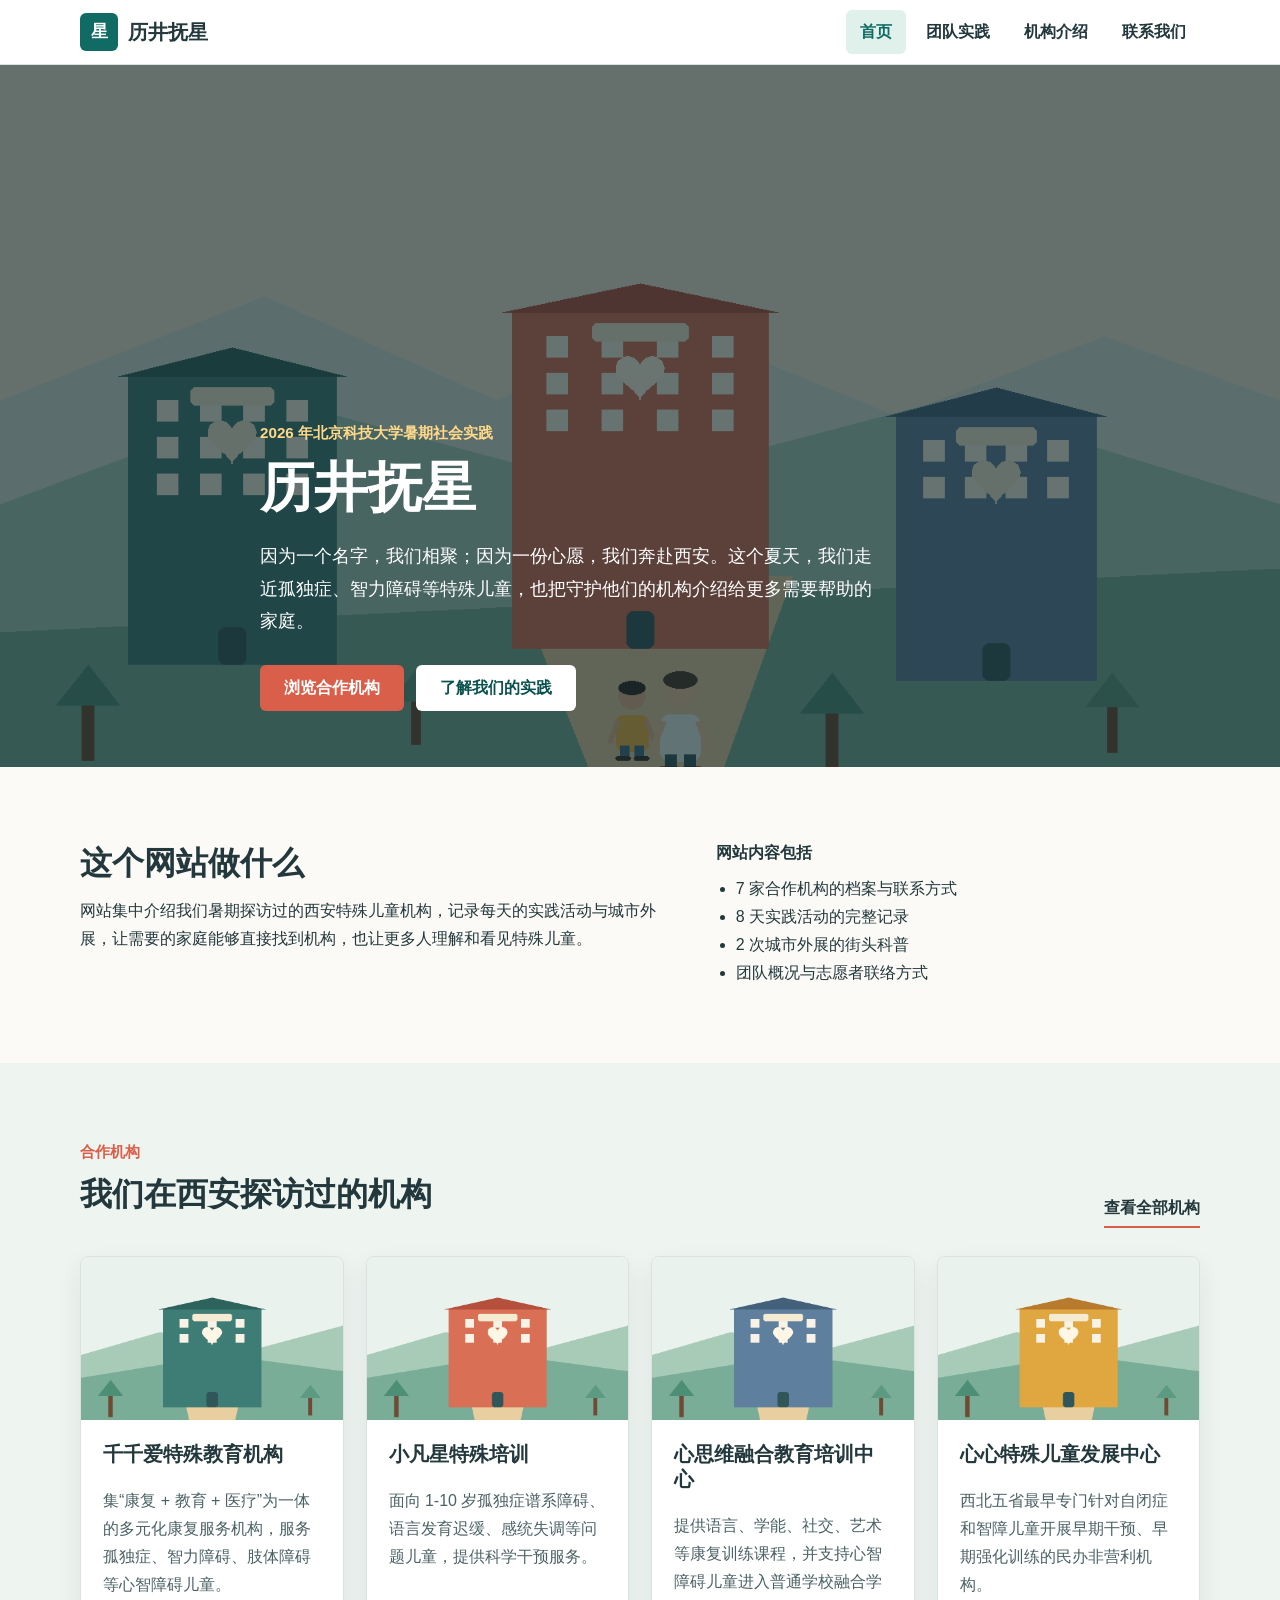
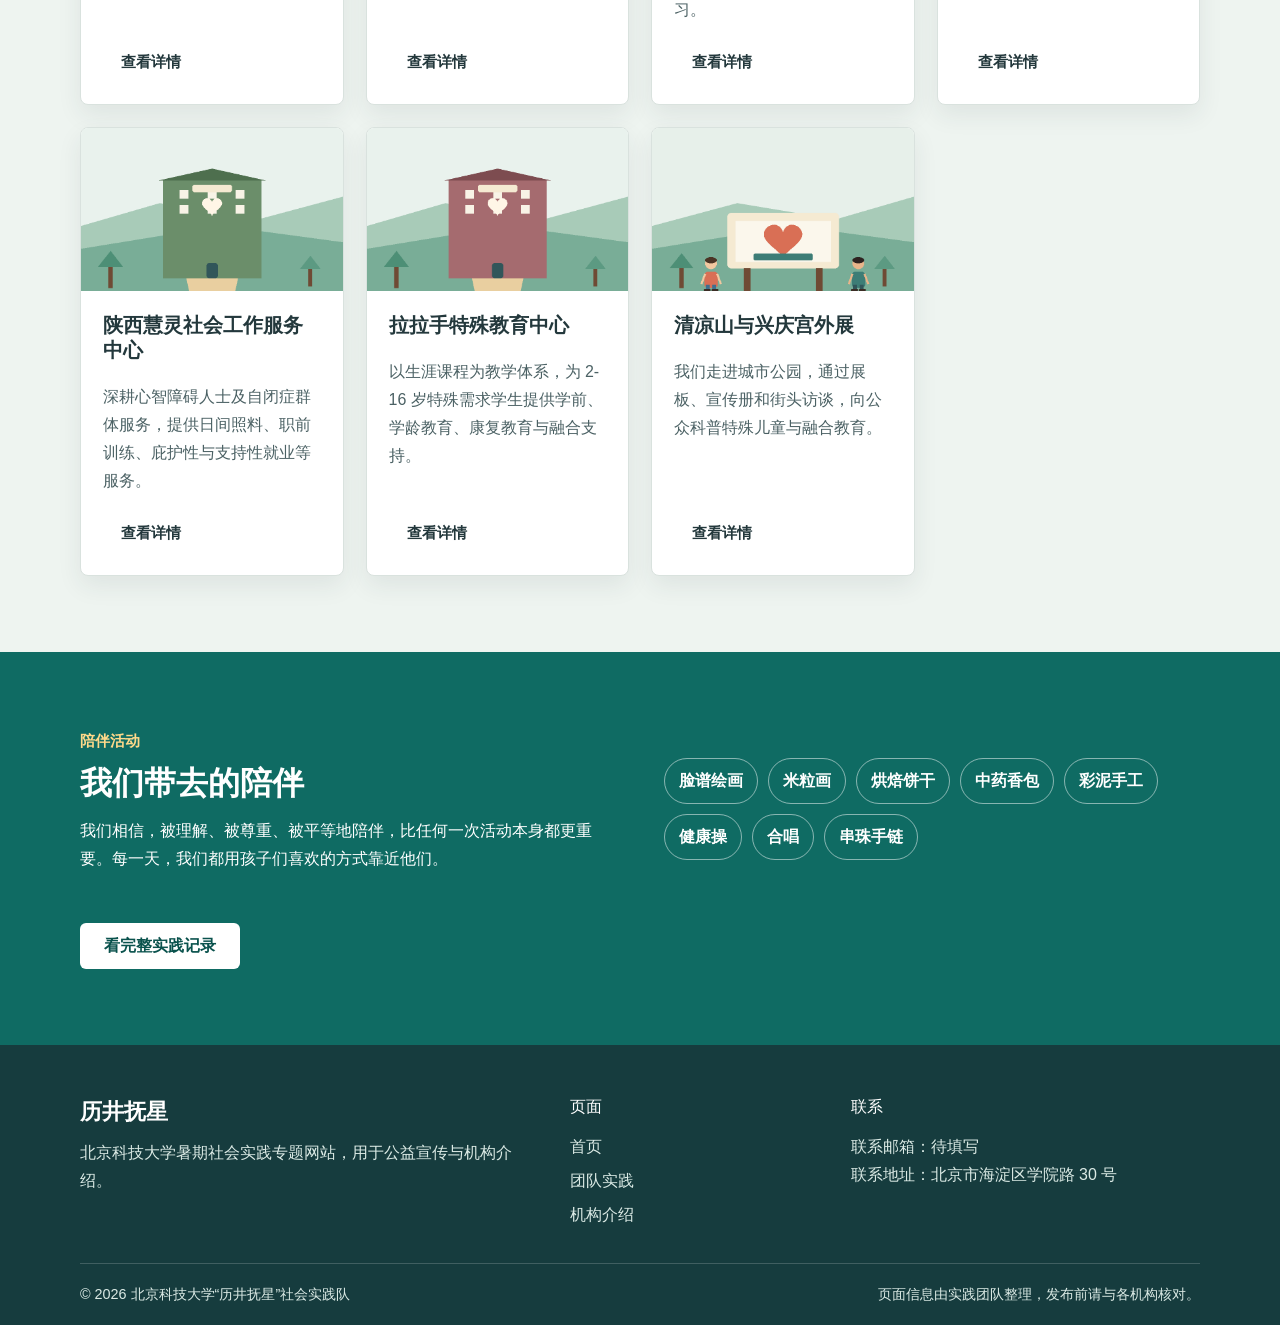
==== index.html @ a7dca343 "Initial website" ====
<!doctype html>
<html lang="zh-CN">
<head>
  <meta charset="utf-8">
  <meta name="viewport" content="width=device-width, initial-scale=1">
  <meta name="description" content="北京科技大学“历井抚星”社会实践队暑期专题网站，介绍探访的西安特殊儿童机构与志愿服务记录。">
  <title>历井抚星 · 暑期社会实践</title>
  <link rel="stylesheet" href="assets/css/style.css">
</head>
<body>
  <a class="skip-link" href="#main">跳到主要内容</a>

  <header class="site-header">
    <div class="container header-inner">
      <a class="brand" href="index.html">
        <span class="brand-mark">星</span>
        <span>历井抚星</span>
      </a>
      <nav aria-label="主导航">
        <ul class="nav-list">
          <li><a class="active" href="index.html">首页</a></li>
          <li><a href="team.html">团队实践</a></li>
          <li><a href="institutions.html">机构介绍</a></li>
          <li><a href="institutions.html#contact">联系我们</a></li>
        </ul>
      </nav>
    </div>
  </header>

  <main id="main">
    <section class="hero">
      <img class="hero-image" src="assets/img/hero.png" alt="志愿服务场景插画：几座代表特殊儿童机构的建筑坐落在开阔的草地上">
      <div class="hero-shade" aria-hidden="true"></div>
      <div class="container hero-content">
        <p class="eyebrow">2026 年北京科技大学暑期社会实践</p>
        <h1>历井抚星</h1>
        <p class="hero-lead">因为一个名字，我们相聚；因为一份心愿，我们奔赴西安。这个夏天，我们走近孤独症、智力障碍等特殊儿童，也把守护他们的机构介绍给更多需要帮助的家庭。</p>
        <div class="hero-actions">
          <a class="button button-primary" href="institutions.html">浏览合作机构</a>
          <a class="button button-light" href="team.html">了解我们的实践</a>
        </div>
      </div>
    </section>

    <section class="section">
      <div class="container intro-grid">
        <div>
          <h2>这个网站做什么</h2>
          <p>网站集中介绍我们暑期探访过的西安特殊儿童机构，记录每天的实践活动与城市外展，让需要的家庭能够直接找到机构，也让更多人理解和看见特殊儿童。</p>
        </div>
        <div class="intro-list">
          <h3>网站内容包括</h3>
          <ul>
            <li>7 家合作机构的档案与联系方式</li>
            <li>8 天实践活动的完整记录</li>
            <li>2 次城市外展的街头科普</li>
            <li>团队概况与志愿者联络方式</li>
          </ul>
        </div>
      </div>
    </section>

    <section class="section section-muted">
      <div class="container">
        <div class="section-heading">
          <div>
            <p class="eyebrow">合作机构</p>
            <h2>我们在西安探访过的机构</h2>
          </div>
          <a class="text-link" href="institutions.html">查看全部机构</a>
        </div>
        <div class="card-grid">
          <article class="card">
            <img src="assets/img/institution-1.png" alt="千千爱特殊教育机构建筑插画">
            <div class="card-body">
              <h3>千千爱特殊教育机构</h3>
              <p>集“康复 + 教育 + 医疗”为一体的多元化康复服务机构，服务孤独症、智力障碍、肢体障碍等心智障碍儿童。</p>
              <a class="button button-small" href="institutions.html#institution-1">查看详情</a>
            </div>
          </article>
          <article class="card">
            <img src="assets/img/institution-2.png" alt="小凡星特殊培训建筑插画">
            <div class="card-body">
              <h3>小凡星特殊培训</h3>
              <p>面向 1-10 岁孤独症谱系障碍、语言发育迟缓、感统失调等问题儿童，提供科学干预服务。</p>
              <a class="button button-small" href="institutions.html#institution-2">查看详情</a>
            </div>
          </article>
          <article class="card">
            <img src="assets/img/institution-3.png" alt="心思维融合教育培训中心建筑插画">
            <div class="card-body">
              <h3>心思维融合教育培训中心</h3>
              <p>提供语言、学能、社交、艺术等康复训练课程，并支持心智障碍儿童进入普通学校融合学习。</p>
              <a class="button button-small" href="institutions.html#institution-3">查看详情</a>
            </div>
          </article>
          <article class="card">
            <img src="assets/img/institution-4.png" alt="心心特殊儿童发展中心建筑插画">
            <div class="card-body">
              <h3>心心特殊儿童发展中心</h3>
              <p>西北五省最早专门针对自闭症和智障儿童开展早期干预、早期强化训练的民办非营利机构。</p>
              <a class="button button-small" href="institutions.html#institution-4">查看详情</a>
            </div>
          </article>
          <article class="card">
            <img src="assets/img/institution-5.png" alt="陕西慧灵社会工作服务中心建筑插画">
            <div class="card-body">
              <h3>陕西慧灵社会工作服务中心</h3>
              <p>深耕心智障碍人士及自闭症群体服务，提供日间照料、职前训练、庇护性与支持性就业等服务。</p>
              <a class="button button-small" href="institutions.html#institution-5">查看详情</a>
            </div>
          </article>
          <article class="card">
            <img src="assets/img/institution-6.png" alt="拉拉手特殊教育中心建筑插画">
            <div class="card-body">
              <h3>拉拉手特殊教育中心</h3>
              <p>以生涯课程为教学体系，为 2-16 岁特殊需求学生提供学前、学龄教育、康复教育与融合支持。</p>
              <a class="button button-small" href="institutions.html#institution-6">查看详情</a>
            </div>
          </article>
          <article class="card">
            <img src="assets/img/outreach-1.png" alt="城市公园外展宣传场景插画">
            <div class="card-body">
              <h3>清凉山与兴庆宫外展</h3>
              <p>我们走进城市公园，通过展板、宣传册和街头访谈，向公众科普特殊儿童与融合教育。</p>
              <a class="button button-small" href="institutions.html#institution-7">查看详情</a>
            </div>
          </article>
        </div>
      </div>
    </section>

    <section class="section band">
      <div class="container band-inner">
        <div>
          <p class="eyebrow">陪伴活动</p>
          <h2>我们带去的陪伴</h2>
          <p>我们相信，被理解、被尊重、被平等地陪伴，比任何一次活动本身都更重要。每一天，我们都用孩子们喜欢的方式靠近他们。</p>
        </div>
        <ul class="topic-list">
          <li>脸谱绘画</li>
          <li>米粒画</li>
          <li>烘焙饼干</li>
          <li>中药香包</li>
          <li>彩泥手工</li>
          <li>健康操</li>
          <li>合唱</li>
          <li>串珠手链</li>
        </ul>
        <a class="button button-light" href="team.html">看完整实践记录</a>
      </div>
    </section>
  </main>

  <footer class="site-footer">
    <div class="container footer-grid">
      <div>
        <p class="footer-brand">历井抚星</p>
        <p>北京科技大学暑期社会实践专题网站，用于公益宣传与机构介绍。</p>
      </div>
      <div>
        <p class="footer-title">页面</p>
        <ul>
          <li><a href="index.html">首页</a></li>
          <li><a href="team.html">团队实践</a></li>
          <li><a href="institutions.html">机构介绍</a></li>
        </ul>
      </div>
      <div>
        <p class="footer-title">联系</p>
        <address>联系邮箱：待填写<br>联系地址：北京市海淀区学院路 30 号</address>
      </div>
    </div>
    <div class="container footer-bottom">
      <p>© 2026 北京科技大学“历井抚星”社会实践队</p>
      <p>页面信息由实践团队整理，发布前请与各机构核对。</p>
    </div>
  </footer>
</body>
</html>
---- assets/css/style.css ----
:root {
  --ink: #23383c;
  --ink-soft: #4b6164;
  --teal: #0f6b63;
  --teal-dark: #0a524d;
  --teal-soft: #e0f0ea;
  --coral: #d95f4a;
  --sun: #f2b544;
  --paper: #fbfaf6;
  --white: #ffffff;
  --line: #d9e2de;
  --shadow: 0 10px 24px rgba(35, 56, 60, 0.08);
}

* {
  box-sizing: border-box;
}

html {
  scroll-behavior: smooth;
  scroll-padding-top: 84px;
}

body {
  margin: 0;
  color: var(--ink);
  background: var(--paper);
  font-family: "Microsoft YaHei", "PingFang SC", "Noto Sans CJK SC", "Hiragino Sans GB", Arial, sans-serif;
  font-size: 16px;
  line-height: 1.75;
  letter-spacing: 0;
}

img {
  display: block;
  max-width: 100%;
}

a {
  color: inherit;
}

ul,
ol {
  margin: 0;
  padding: 0;
}

h1,
h2,
h3,
p,
blockquote {
  margin-top: 0;
}

h1,
h2,
h3 {
  line-height: 1.25;
  letter-spacing: 0;
}

h1 {
  font-size: 3.4rem;
  margin-bottom: 18px;
}

h2 {
  font-size: 2rem;
  margin-bottom: 14px;
}

h3 {
  font-size: 1.25rem;
  margin-bottom: 10px;
}

.container {
  width: min(1120px, 100% - 48px);
  margin-inline: auto;
}

.skip-link {
  position: fixed;
  top: 12px;
  left: 12px;
  z-index: 100;
  padding: 10px 16px;
  background: var(--teal);
  color: var(--white);
  border-radius: 6px;
  transform: translateY(-160%);
  transition: transform 0.2s ease;
}

.skip-link:focus {
  transform: translateY(0);
}

.site-header {
  position: sticky;
  top: 0;
  z-index: 20;
  background: rgba(255, 255, 255, 0.96);
  border-bottom: 1px solid var(--line);
}

.header-inner {
  display: flex;
  align-items: center;
  justify-content: space-between;
  gap: 20px;
  min-height: 64px;
  padding-block: 10px;
}

.brand {
  display: inline-flex;
  align-items: center;
  gap: 10px;
  font-size: 1.25rem;
  font-weight: 800;
  text-decoration: none;
}

.brand-mark {
  display: grid;
  place-items: center;
  width: 38px;
  height: 38px;
  background: var(--teal);
  color: var(--white);
  border-radius: 6px;
  font-size: 1.05rem;
}

.nav-list {
  display: flex;
  align-items: center;
  gap: 6px;
  list-style: none;
}

.nav-list a {
  display: inline-block;
  padding: 8px 14px;
  border-radius: 6px;
  font-weight: 700;
  text-decoration: none;
}

.nav-list a:hover,
.nav-list a:focus-visible {
  background: var(--teal-soft);
}

.nav-list .active {
  background: var(--teal-soft);
  color: var(--teal);
}

.hero,
.page-hero {
  position: relative;
  display: flex;
  align-items: flex-end;
  overflow: hidden;
  color: var(--white);
}

.hero {
  min-height: 78vh;
}

.page-hero {
  min-height: 440px;
}

.page-hero-short {
  min-height: 400px;
}

.hero-image,
.page-hero-image {
  position: absolute;
  inset: 0;
  width: 100%;
  height: 100%;
  object-fit: cover;
}

.hero-shade,
.page-hero-shade {
  position: absolute;
  inset: 0;
  background: rgba(15, 38, 42, 0.62);
}

.hero-content,
.page-hero-content {
  position: relative;
  z-index: 1;
  padding-block: 72px 56px;
}

.hero-content {
  max-width: 760px;
}

.page-hero-content {
  max-width: 720px;
}

.eyebrow {
  margin-bottom: 8px;
  color: var(--coral);
  font-size: 0.95rem;
  font-weight: 800;
}

.hero .eyebrow,
.page-hero .eyebrow {
  color: #ffd98a;
}

.hero-lead {
  max-width: 620px;
  margin-bottom: 28px;
  font-size: 1.15rem;
}

.hero-actions {
  display: flex;
  flex-wrap: wrap;
  gap: 12px;
}

.button {
  display: inline-flex;
  align-items: center;
  justify-content: center;
  min-height: 46px;
  padding: 0 22px;
  border: 2px solid transparent;
  border-radius: 6px;
  font-weight: 800;
  text-decoration: none;
}

.button:hover,
.button:focus-visible {
  transform: translateY(-1px);
}

.button-primary {
  background: var(--coral);
  color: var(--white);
}

.button-primary:hover,
.button-primary:focus-visible {
  background: #c8513e;
}

.button-light {
  background: var(--white);
  color: var(--teal-dark);
}

.button-light:hover,
.button-light:focus-visible {
  background: #f0f7f4;
}

.button-small {
  min-height: 40px;
  padding: 0 16px;
  font-size: 0.95rem;
}

.section {
  padding-block: 76px;
}

.section-muted {
  background: #eef4f0;
}

.intro-grid,
.team-profile,
.team-note,
.contact-block {
  display: grid;
  grid-template-columns: 1.1fr 0.9fr;
  gap: 44px;
  align-items: start;
}

.intro-list h3,
.footer-title {
  margin-bottom: 12px;
  font-size: 1rem;
}

.intro-list ul {
  padding-left: 20px;
}

.section-heading {
  display: flex;
  align-items: flex-end;
  justify-content: space-between;
  gap: 20px;
  margin-bottom: 28px;
}

.text-link {
  padding-bottom: 4px;
  border-bottom: 2px solid var(--coral);
  font-weight: 800;
  text-decoration: none;
}

.text-link:hover,
.text-link:focus-visible {
  color: var(--coral);
}

.card-grid {
  display: grid;
  grid-template-columns: repeat(auto-fit, minmax(250px, 1fr));
  gap: 22px;
}

.card {
  display: flex;
  flex-direction: column;
  background: var(--white);
  border: 1px solid var(--line);
  border-radius: 8px;
  overflow: hidden;
  box-shadow: var(--shadow);
}

.card img {
  aspect-ratio: 16 / 10;
  width: 100%;
  object-fit: cover;
}

.card-body {
  display: flex;
  flex-direction: column;
  flex: 1;
  gap: 10px;
  padding: 22px;
}

.card-body p {
  margin-bottom: 8px;
  color: var(--ink-soft);
}

.card-body .button {
  align-self: flex-start;
  margin-top: auto;
}

.band {
  background: var(--teal);
  color: var(--white);
}

.band-inner {
  display: grid;
  grid-template-columns: 1fr 1fr;
  gap: 34px 48px;
  align-items: center;
}

.band .eyebrow {
  color: #ffd98a;
}

.band .button-light {
  grid-column: 1 / -1;
  justify-self: start;
}

.topic-list {
  display: flex;
  flex-wrap: wrap;
  gap: 10px;
  list-style: none;
}

.topic-list li {
  padding: 8px 14px;
  border: 1px solid rgba(255, 255, 255, 0.5);
  border-radius: 999px;
  font-weight: 700;
}

.profile-list {
  display: grid;
  gap: 0;
  margin: 0;
  border: 1px solid var(--line);
  border-radius: 8px;
  background: var(--white);
}

.profile-list > div {
  display: grid;
  grid-template-columns: 110px 1fr;
  gap: 14px;
  padding: 14px 18px;
  border-bottom: 1px solid var(--line);
}

.profile-list > div:last-child {
  border-bottom: 0;
}

.profile-list dt,
.info-list dt,
.contact-list dt {
  color: var(--ink-soft);
  font-weight: 700;
}

.profile-list dd,
.info-list dd,
.contact-list dd {
  margin: 0;
}

.timeline {
  display: grid;
  gap: 28px;
  max-width: 780px;
  padding-left: 26px;
  border-left: 3px solid #b9d8cc;
  list-style: none;
}

.timeline li {
  position: relative;
}

.timeline li::before {
  content: "";
  position: absolute;
  top: 8px;
  left: -33px;
  width: 13px;
  height: 13px;
  background: var(--coral);
  border: 3px solid var(--paper);
  border-radius: 50%;
}

.timeline-meta {
  margin-bottom: 6px;
  color: var(--teal);
  font-weight: 800;
}

.timeline p {
  margin-bottom: 0;
  color: var(--ink-soft);
}

.day-log {
  display: grid;
  gap: 18px;
}

.day-detail {
  display: grid;
  grid-template-columns: 230px 1fr;
  gap: 26px;
  padding: 24px;
  background: var(--white);
  border: 1px solid var(--line);
  border-radius: 8px;
}

.day-detail-head h3 {
  margin: 0 0 6px;
}

.day-detail-head p {
  margin-bottom: 10px;
}

.day-detail-head .institution-tag {
  margin-bottom: 0;
}

.day-detail-body p {
  margin-bottom: 12px;
  color: var(--ink-soft);
}

.day-detail-body p:last-child {
  margin-bottom: 0;
}

.stats-grid {
  display: grid;
  grid-template-columns: repeat(4, 1fr);
  gap: 18px;
}

.stat {
  display: grid;
  gap: 2px;
  place-items: center;
  padding: 26px 16px;
  background: var(--white);
  border: 1px solid var(--line);
  border-radius: 8px;
  text-align: center;
}

.stat strong {
  color: var(--coral);
  font-size: 2.4rem;
  line-height: 1.1;
}

.stat span {
  color: var(--ink-soft);
  font-weight: 700;
}

.photo-grid {
  display: grid;
  grid-template-columns: repeat(3, 1fr);
  gap: 22px;
}

.photo-grid figure {
  margin: 0;
}

.photo-grid img {
  aspect-ratio: 4 / 3;
  width: 100%;
  object-fit: cover;
  border-radius: 8px;
}

.photo-grid figcaption {
  margin-top: 10px;
  font-weight: 700;
}

.team-note blockquote {
  margin: 22px 0 0;
  padding-left: 18px;
  border-left: 4px solid var(--coral);
  color: var(--ink-soft);
  font-size: 1.1rem;
}

.team-note blockquote span {
  display: block;
  margin-top: 8px;
  color: var(--teal);
  font-weight: 800;
}

.jump-nav {
  display: flex;
  flex-wrap: wrap;
  gap: 10px;
  margin-bottom: 26px;
}

.jump-nav a {
  padding: 8px 14px;
  background: var(--white);
  border: 1px solid var(--line);
  border-radius: 6px;
  font-weight: 700;
  text-decoration: none;
}

.jump-nav a:hover,
.jump-nav a:focus-visible {
  border-color: var(--teal);
  color: var(--teal);
}

.data-note {
  padding: 14px 18px;
  background: #fff4d9;
  border: 1px solid #f0d68e;
  border-radius: 8px;
  color: #6a5313;
  font-weight: 700;
}

.institution {
  display: grid;
  grid-template-columns: minmax(300px, 380px) 1fr;
  gap: 40px;
  padding-block: 46px;
  border-bottom: 1px solid var(--line);
  scroll-margin-top: 84px;
}

.institution-photo img {
  aspect-ratio: 4 / 3;
  width: 100%;
  object-fit: cover;
  border-radius: 8px;
}

.institution-tag {
  display: inline-block;
  margin-bottom: 10px;
  padding: 4px 12px;
  background: var(--teal-soft);
  color: var(--teal);
  border-radius: 999px;
  font-size: 0.9rem;
  font-weight: 800;
}

.info-list {
  display: grid;
  grid-template-columns: 1fr 1fr;
  gap: 0;
  margin: 22px 0;
  border: 1px solid var(--line);
  border-radius: 8px;
  background: var(--white);
}

.info-list > div {
  display: grid;
  grid-template-columns: 100px 1fr;
  gap: 12px;
  padding: 12px 16px;
  border-bottom: 1px solid var(--line);
}

.info-list > div:nth-child(odd) {
  border-right: 1px solid var(--line);
}

.info-list > div:nth-last-child(-n + 2) {
  border-bottom: 0;
}

.contact-block {
  margin-top: 56px;
  padding: 34px;
  background: var(--white);
  border: 1px solid var(--line);
  border-radius: 8px;
}

.contact-list {
  display: grid;
  gap: 0;
  margin: 0;
}

.contact-list > div {
  display: grid;
  grid-template-columns: 100px 1fr;
  gap: 12px;
  padding-block: 10px;
  border-bottom: 1px solid var(--line);
}

.contact-list > div:last-child {
  border-bottom: 0;
}

.site-footer {
  background: #163c3e;
  color: #dbeae5;
}

.footer-grid {
  display: grid;
  grid-template-columns: 1.3fr 0.7fr 1fr;
  gap: 36px;
  padding-block: 48px 34px;
}

.footer-brand {
  margin-bottom: 8px;
  color: var(--white);
  font-size: 1.35rem;
  font-weight: 800;
}

.footer-title {
  color: var(--white);
}

.footer-grid ul {
  display: grid;
  gap: 6px;
  list-style: none;
}

.footer-grid a {
  text-decoration: none;
}

.footer-grid a:hover,
.footer-grid a:focus-visible {
  color: var(--white);
  text-decoration: underline;
}

.footer-grid address {
  font-style: normal;
}

.footer-bottom {
  display: flex;
  flex-wrap: wrap;
  justify-content: space-between;
  gap: 8px;
  padding-block: 18px;
  border-top: 1px solid rgba(255, 255, 255, 0.18);
  font-size: 0.9rem;
}

.footer-bottom p {
  margin: 0;
}

@media (max-width: 860px) {
  .hero {
    min-height: 76vh;
  }

  .page-hero,
  .page-hero-short {
    min-height: 380px;
  }

  .section {
    padding-block: 56px;
  }

  .intro-grid,
  .team-profile,
  .team-note,
  .contact-block,
  .band-inner {
    grid-template-columns: 1fr;
    gap: 28px;
  }

  .stats-grid {
    grid-template-columns: 1fr 1fr;
  }

  .photo-grid {
    grid-template-columns: 1fr;
  }

  .day-detail {
    grid-template-columns: 1fr;
    gap: 16px;
  }

  .institution {
    grid-template-columns: 1fr;
    gap: 24px;
  }

  .footer-grid {
    grid-template-columns: 1fr 1fr;
  }
}

@media (max-width: 620px) {
  h1 {
    font-size: 2.35rem;
  }

  h2 {
    font-size: 1.65rem;
  }

  .header-inner {
    flex-direction: column;
    align-items: flex-start;
    gap: 8px;
  }

  .nav-list {
    flex-wrap: wrap;
  }

  .hero {
    min-height: 72vh;
  }

  .hero-content,
  .page-hero-content {
    padding-block: 44px 38px;
  }

  .hero-lead {
    font-size: 1.05rem;
  }

  .section-heading {
    flex-direction: column;
    align-items: flex-start;
  }

  .info-list {
    grid-template-columns: 1fr;
  }

  .info-list > div:nth-child(odd) {
    border-right: 0;
  }

  .info-list > div:nth-last-child(-n + 2) {
    border-bottom: 1px solid var(--line);
  }

  .info-list > div:last-child {
    border-bottom: 0;
  }

  .footer-grid {
    grid-template-columns: 1fr;
  }
}

@media (prefers-reduced-motion: reduce) {
  html {
    scroll-behavior: auto;
  }

  *,
  *::before,
  *::after {
    transition: none !important;
  }
}
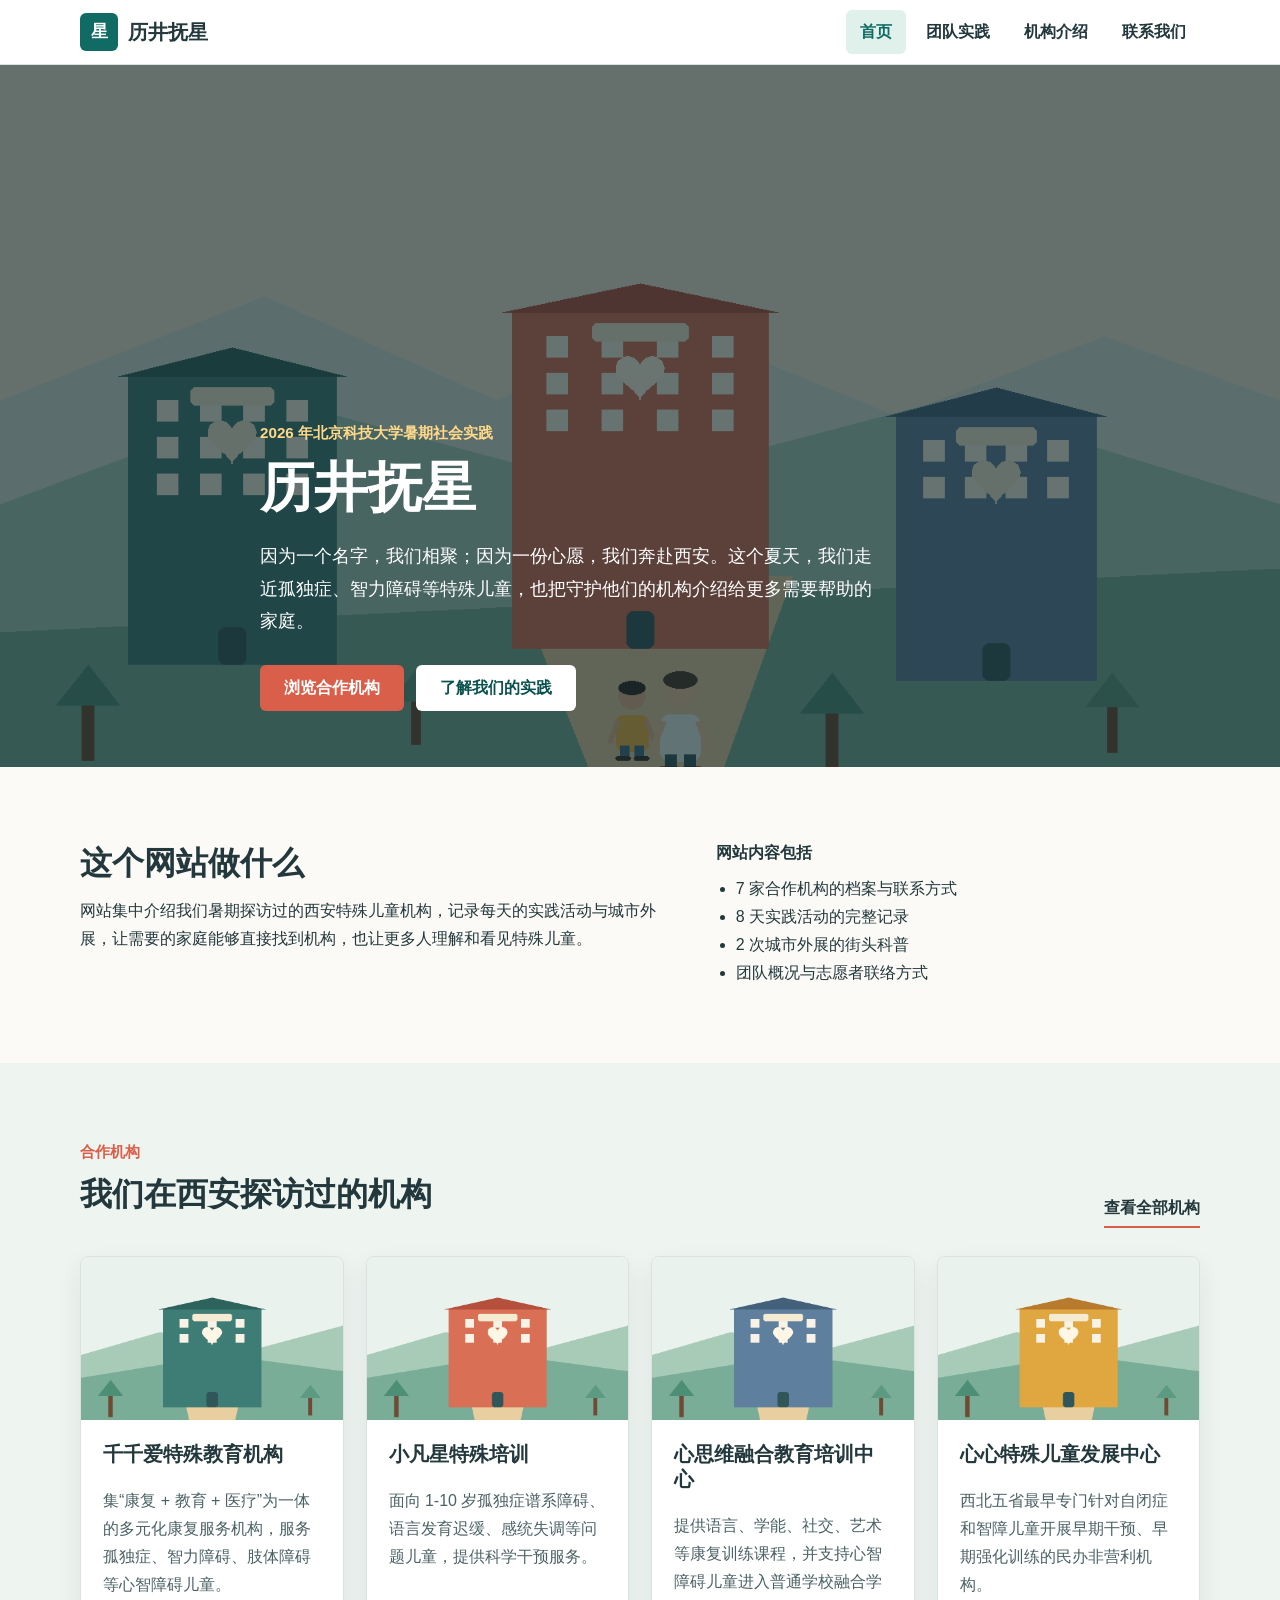
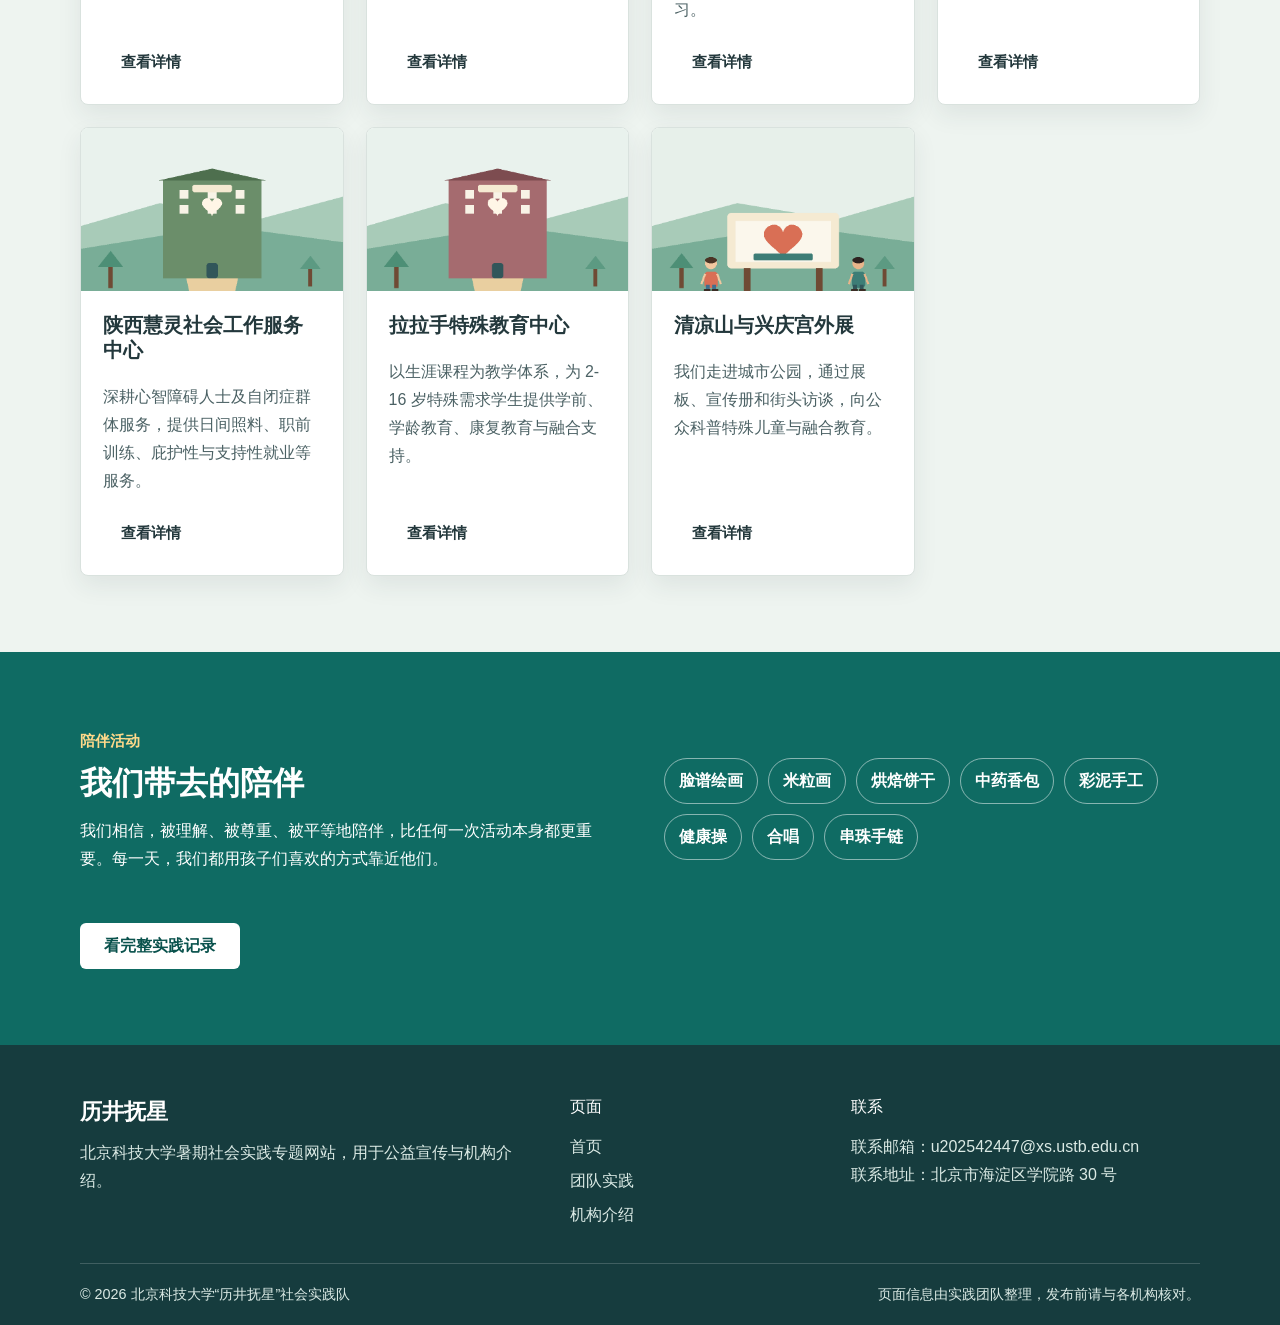
==== commit 5f5f3c49: "补全机构公开信息与联系方式,新增favicon与Open Graph标签" ====
--- a/index.html
+++ b/index.html
@@ -4,8 +4,13 @@
   <meta charset="utf-8">
   <meta name="viewport" content="width=device-width, initial-scale=1">
   <meta name="description" content="北京科技大学“历井抚星”社会实践队暑期专题网站，介绍探访的西安特殊儿童机构与志愿服务记录。">
+  <meta property="og:title" content="历井抚星 · 暑期社会实践">
+  <meta property="og:description" content="北京科技大学“历井抚星”社会实践队暑期专题网站，介绍探访的西安特殊儿童机构与志愿服务记录。">
+  <meta property="og:type" content="website">
+  <meta property="og:locale" content="zh_CN">
   <title>历井抚星 · 暑期社会实践</title>
   <link rel="stylesheet" href="assets/css/style.css">
+  <link rel="icon" href="assets/img/favicon.svg" type="image/svg+xml">
 </head>
 <body>
   <a class="skip-link" href="#main">跳到主要内容</a>
@@ -168,7 +173,7 @@
       </div>
       <div>
         <p class="footer-title">联系</p>
-        <address>联系邮箱：待填写<br>联系地址：北京市海淀区学院路 30 号</address>
+        <address>联系邮箱：u202542447@xs.ustb.edu.cn<br>联系地址：北京市海淀区学院路 30 号</address>
       </div>
     </div>
     <div class="container footer-bottom">
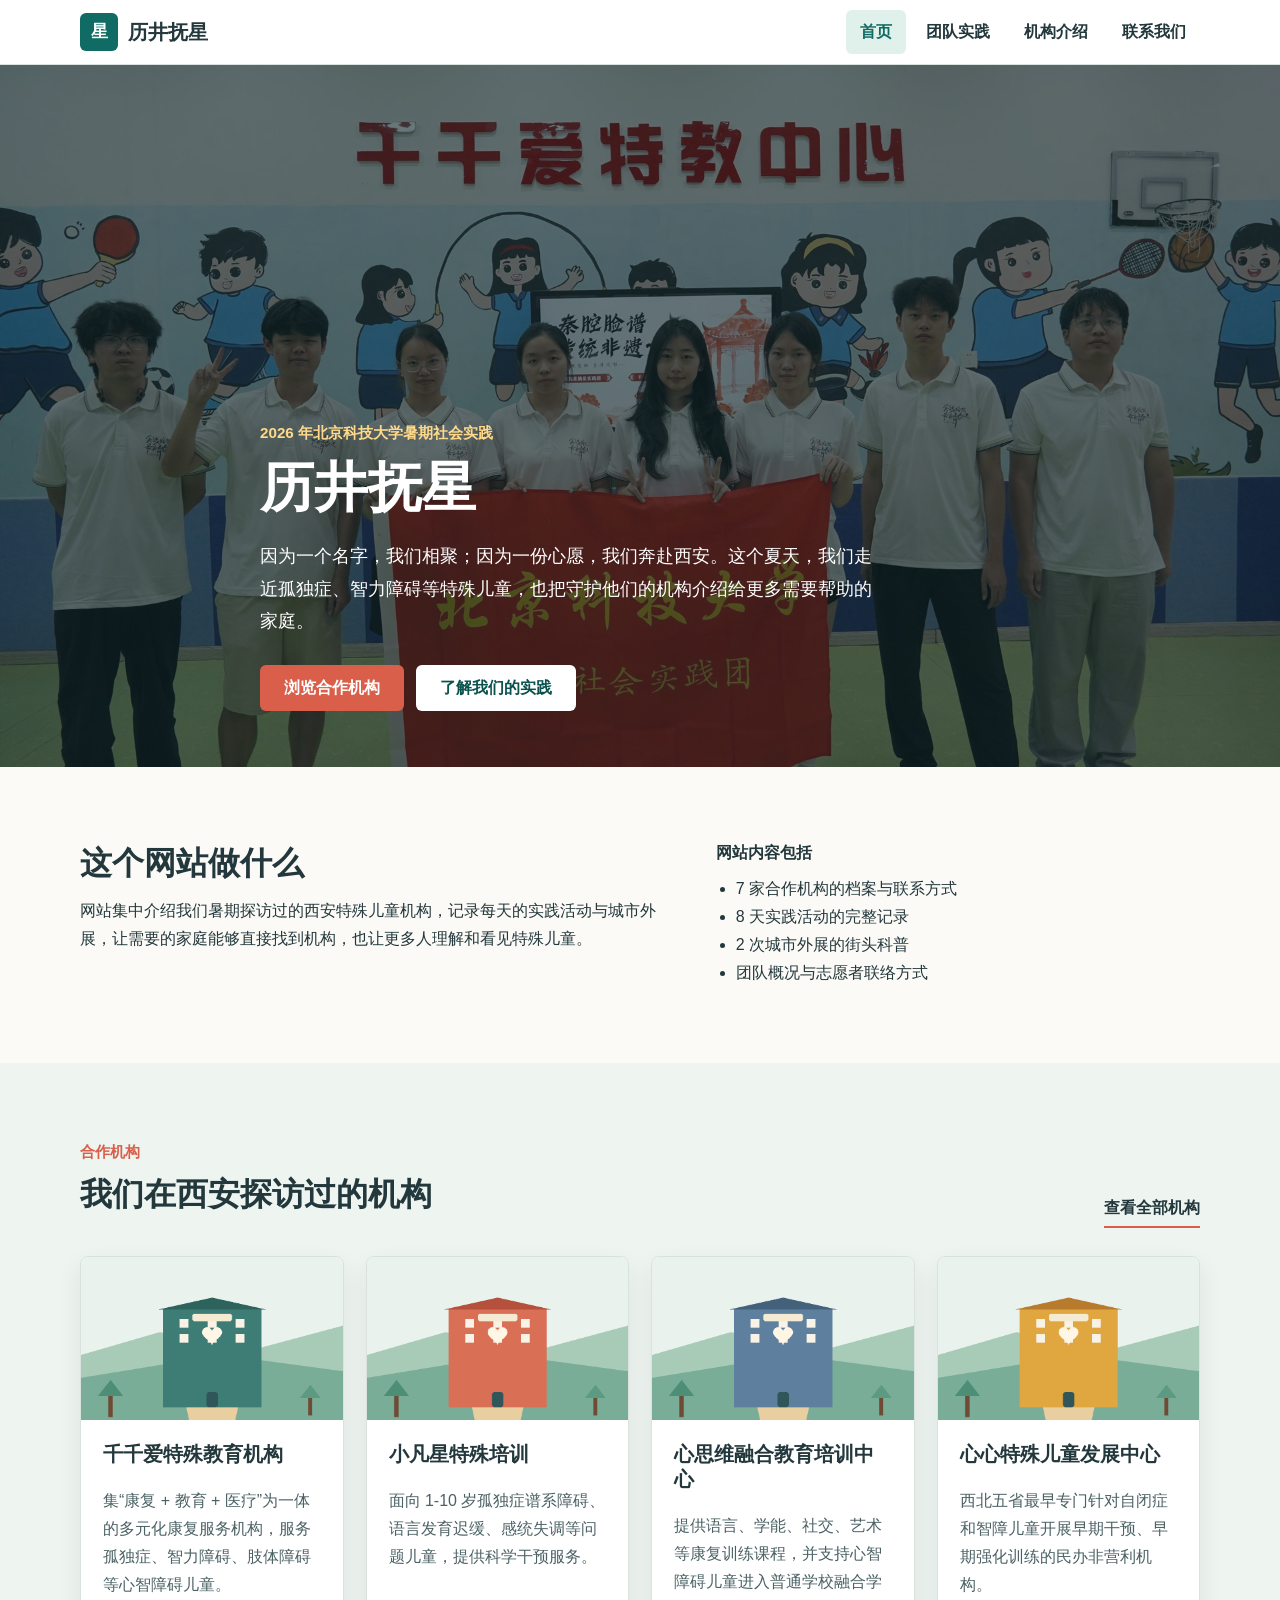
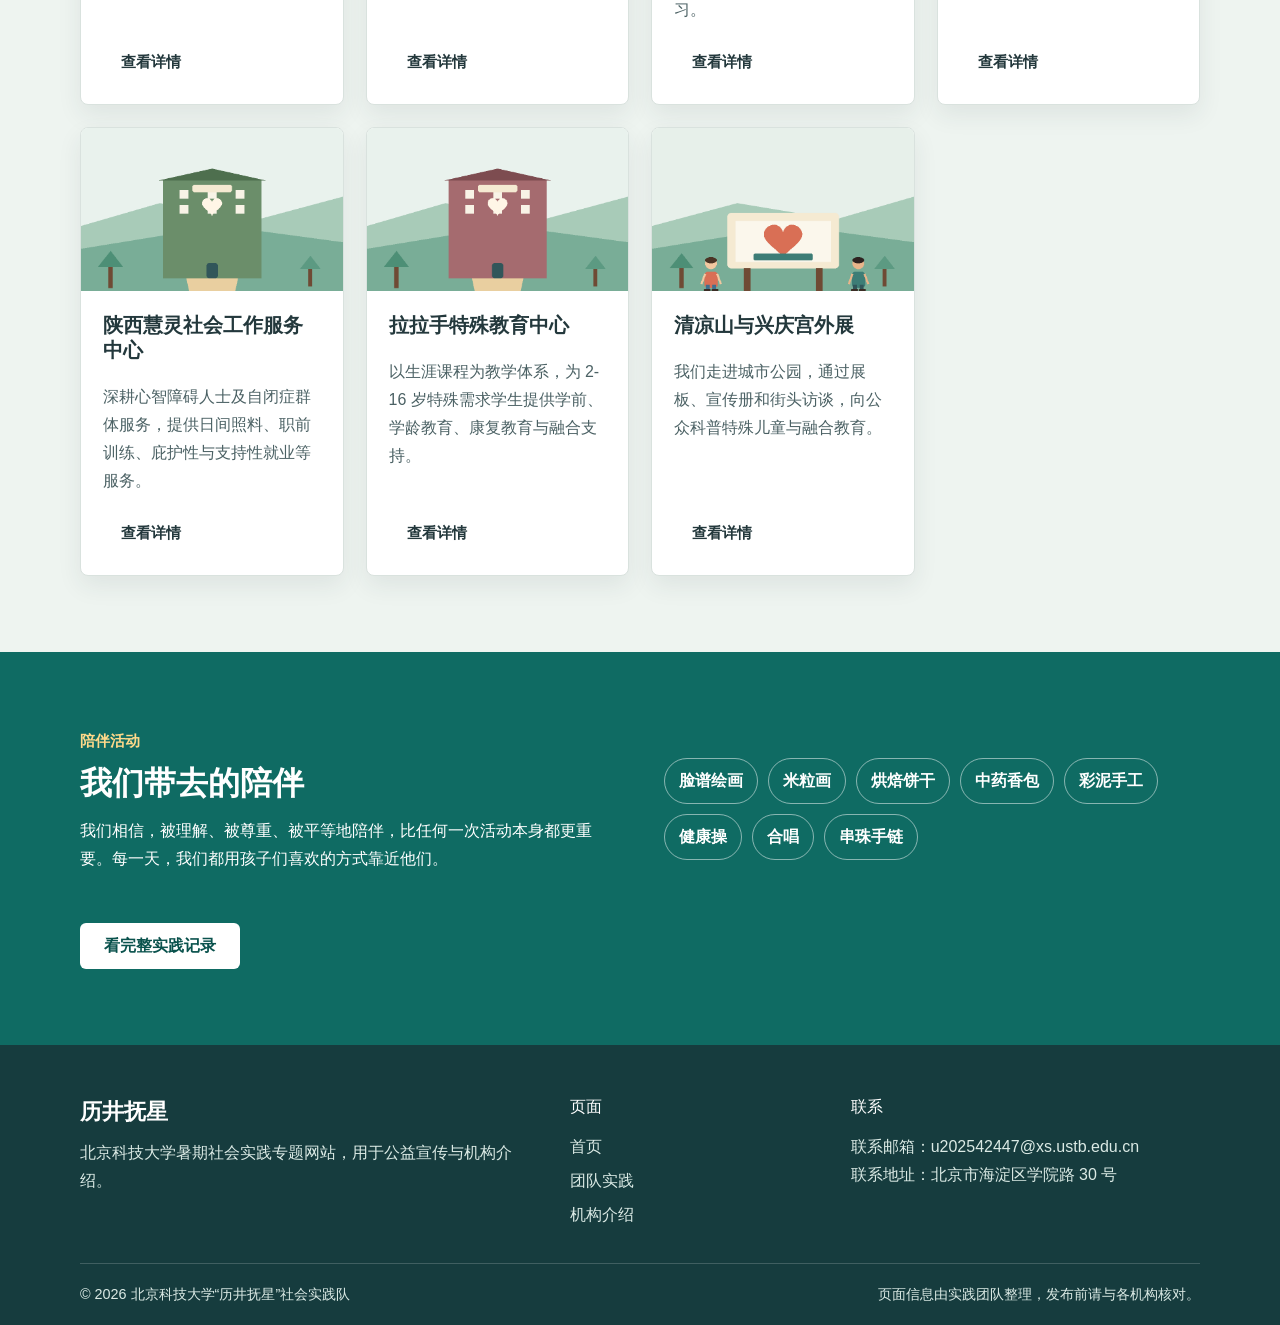
==== commit 3af17591: "上线最终版:加入真实活动照片,补全全部机构信息与联系方式" ====
--- a/index.html
+++ b/index.html
@@ -9,7 +9,7 @@
   <meta property="og:type" content="website">
   <meta property="og:locale" content="zh_CN">
   <title>历井抚星 · 暑期社会实践</title>
-  <link rel="stylesheet" href="assets/css/style.css">
+  <link rel="stylesheet" href="assets/css/style.css?v=20260907">
   <link rel="icon" href="assets/img/favicon.svg" type="image/svg+xml">
 </head>
 <body>
@@ -34,7 +34,7 @@
 
   <main id="main">
     <section class="hero">
-      <img class="hero-image" src="assets/img/hero.png" alt="志愿服务场景插画：几座代表特殊儿童机构的建筑坐落在开阔的草地上">
+      <img class="hero-image" src="assets/img/hero.jpg" alt="北京科技大学学生社会实践团在千千爱特教中心的活动合影">
       <div class="hero-shade" aria-hidden="true"></div>
       <div class="container hero-content">
         <p class="eyebrow">2026 年北京科技大学暑期社会实践</p>
--- a/assets/css/style.css
+++ b/assets/css/style.css
@@ -855,3 +855,159 @@
     transition: none !important;
   }
 }
+
+.day-detail-body {
+  display: grid;
+  grid-template-columns: minmax(240px, 330px) minmax(0, 1fr);
+  gap: 24px;
+  align-items: start;
+}
+
+.day-detail-body .day-photo {
+  grid-column: 1;
+  grid-row: 1 / span 8;
+  display: block;
+  width: 100%;
+  aspect-ratio: 4 / 3;
+  object-fit: cover;
+  border-radius: 18px;
+  border: 1px solid rgba(35, 56, 60, 0.08);
+  box-shadow: 0 16px 30px rgba(35, 56, 60, 0.12);
+}
+
+.day-detail-body p {
+  grid-column: 2;
+}
+
+@media (max-width: 760px) {
+  .day-detail-body {
+    grid-template-columns: 1fr;
+    gap: 16px;
+  }
+
+  .day-detail-body .day-photo {
+    grid-column: 1;
+    grid-row: auto;
+    max-width: 360px;
+  }
+
+  .day-detail-body p {
+    grid-column: 1;
+  }
+}
+
+
+.day-detail {
+  display: grid;
+  grid-template-columns: 1fr;
+  gap: 18px;
+  padding: 26px;
+  background: var(--white);
+  border: 1px solid #d4e2dc;
+  border-radius: 12px;
+  box-shadow: 0 10px 26px rgba(35, 56, 60, 0.08);
+}
+
+.day-detail-head {
+  display: grid;
+  grid-template-columns: auto 1fr;
+  column-gap: 14px;
+  row-gap: 2px;
+  align-items: center;
+  padding-left: 16px;
+  border-left: 4px solid var(--teal);
+}
+
+.day-detail:nth-child(even) .day-detail-head {
+  border-left-color: var(--coral);
+}
+
+.day-detail-head .institution-tag {
+  grid-column: 1;
+  grid-row: 1 / span 2;
+  margin: 0;
+}
+
+.day-detail-head h3 {
+  grid-column: 2;
+  margin: 0;
+  font-size: 1.45rem;
+}
+
+.day-detail-head > p:last-child {
+  grid-column: 2;
+  margin: 0;
+  color: var(--ink-soft);
+  font-weight: 700;
+}
+
+.day-detail-body {
+  display: grid;
+  grid-template-columns: minmax(260px, 340px) minmax(0, 1fr);
+  gap: 26px;
+  align-items: start;
+}
+
+.day-detail-body .day-photo {
+  grid-column: 1;
+  grid-row: 1 / span 8;
+  width: 100%;
+  aspect-ratio: 4 / 3;
+  object-fit: cover;
+  border-radius: 18px;
+  border: 1px solid rgba(35, 56, 60, 0.08);
+  box-shadow: 0 18px 34px rgba(35, 56, 60, 0.12);
+}
+
+.day-detail-body p {
+  grid-column: 2;
+}
+
+@media (max-width: 860px) {
+  .day-detail {
+    padding: 20px;
+  }
+
+  .day-detail-head {
+    grid-template-columns: 1fr;
+    padding-left: 0;
+    border-left: 0;
+  }
+
+  .day-detail-head .institution-tag,
+  .day-detail-head h3,
+  .day-detail-head > p:last-child {
+    grid-column: 1;
+    grid-row: auto;
+  }
+
+  .day-detail-body {
+    grid-template-columns: 1fr;
+    gap: 16px;
+  }
+
+  .day-detail-body .day-photo {
+    grid-column: 1;
+    grid-row: auto;
+    max-width: 100%;
+  }
+
+  .day-detail-body p {
+    grid-column: 1;
+  }
+}
+
+.day-detail-body .day-photo {
+  grid-row: auto;
+}
+
+.day-detail-copy {
+  grid-column: 2;
+  min-width: 0;
+}
+
+@media (max-width: 860px) {
+  .day-detail-copy {
+    grid-column: 1;
+  }
+}
